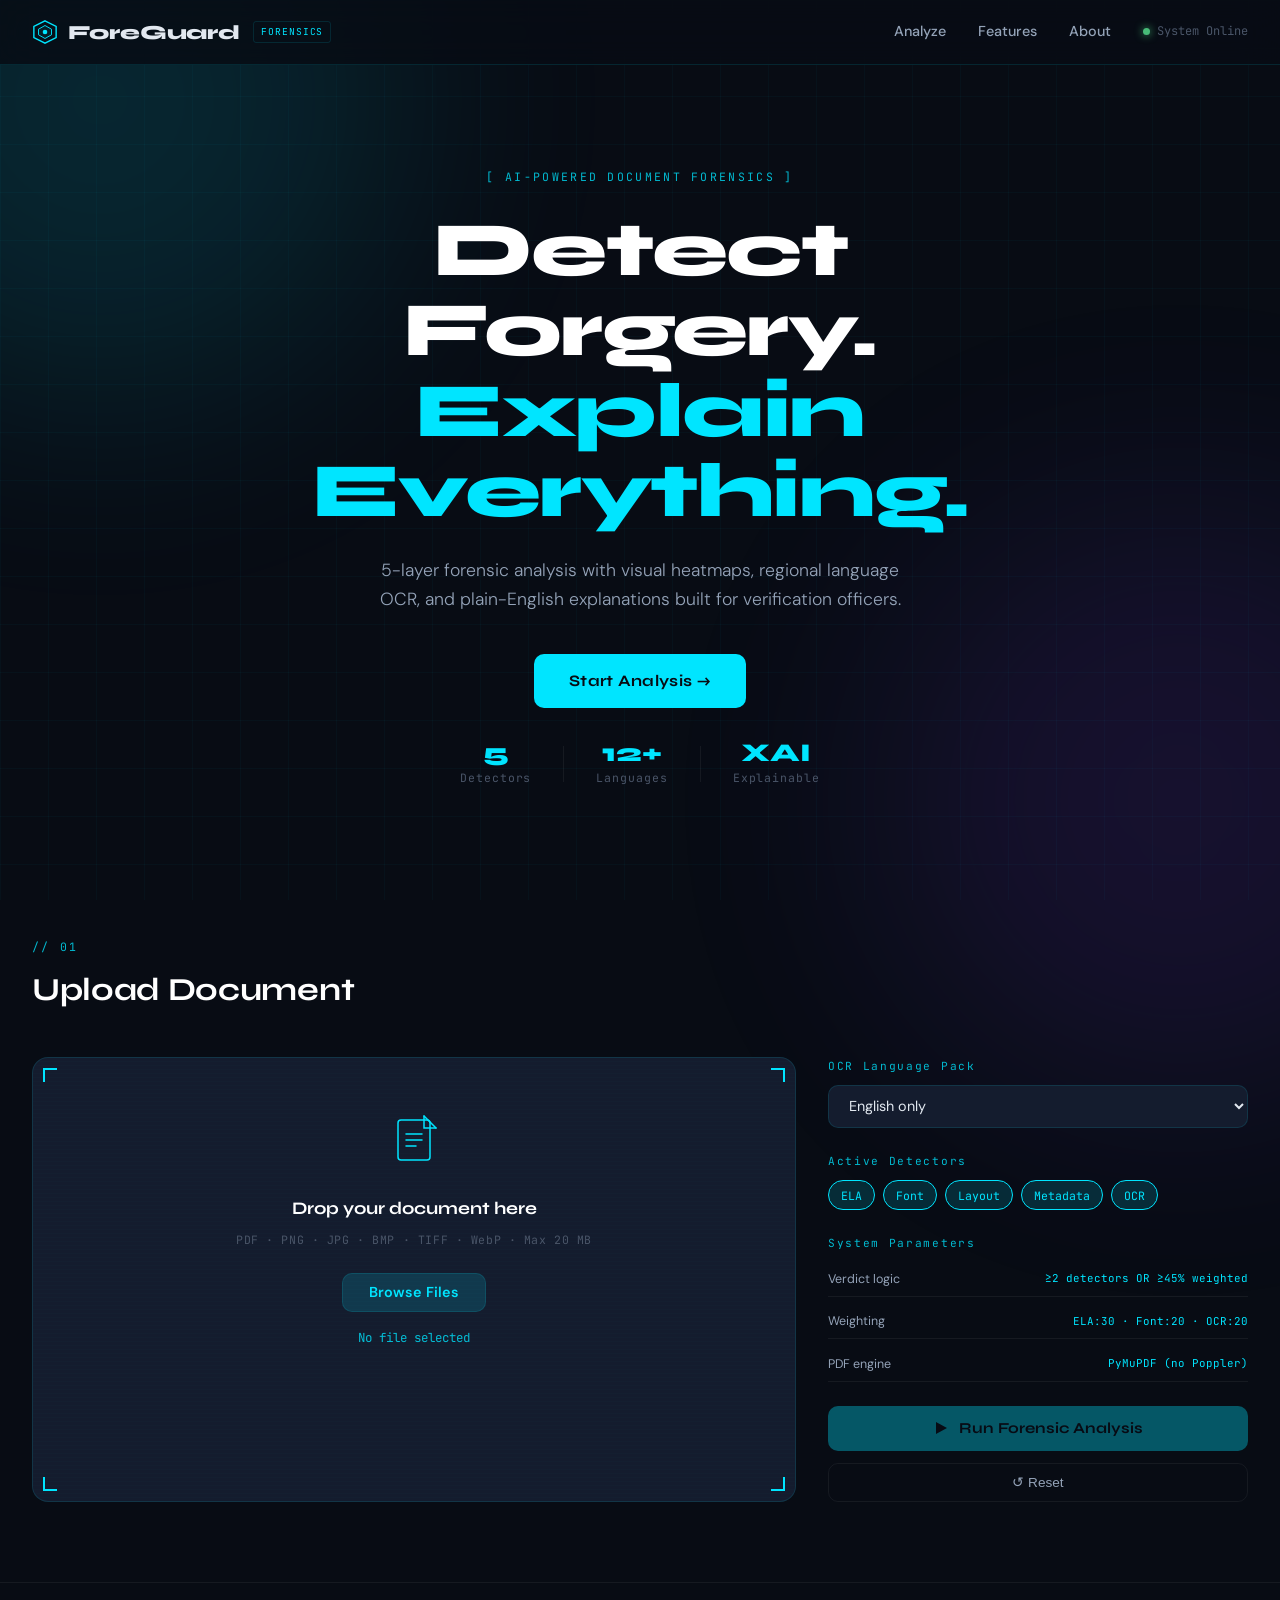
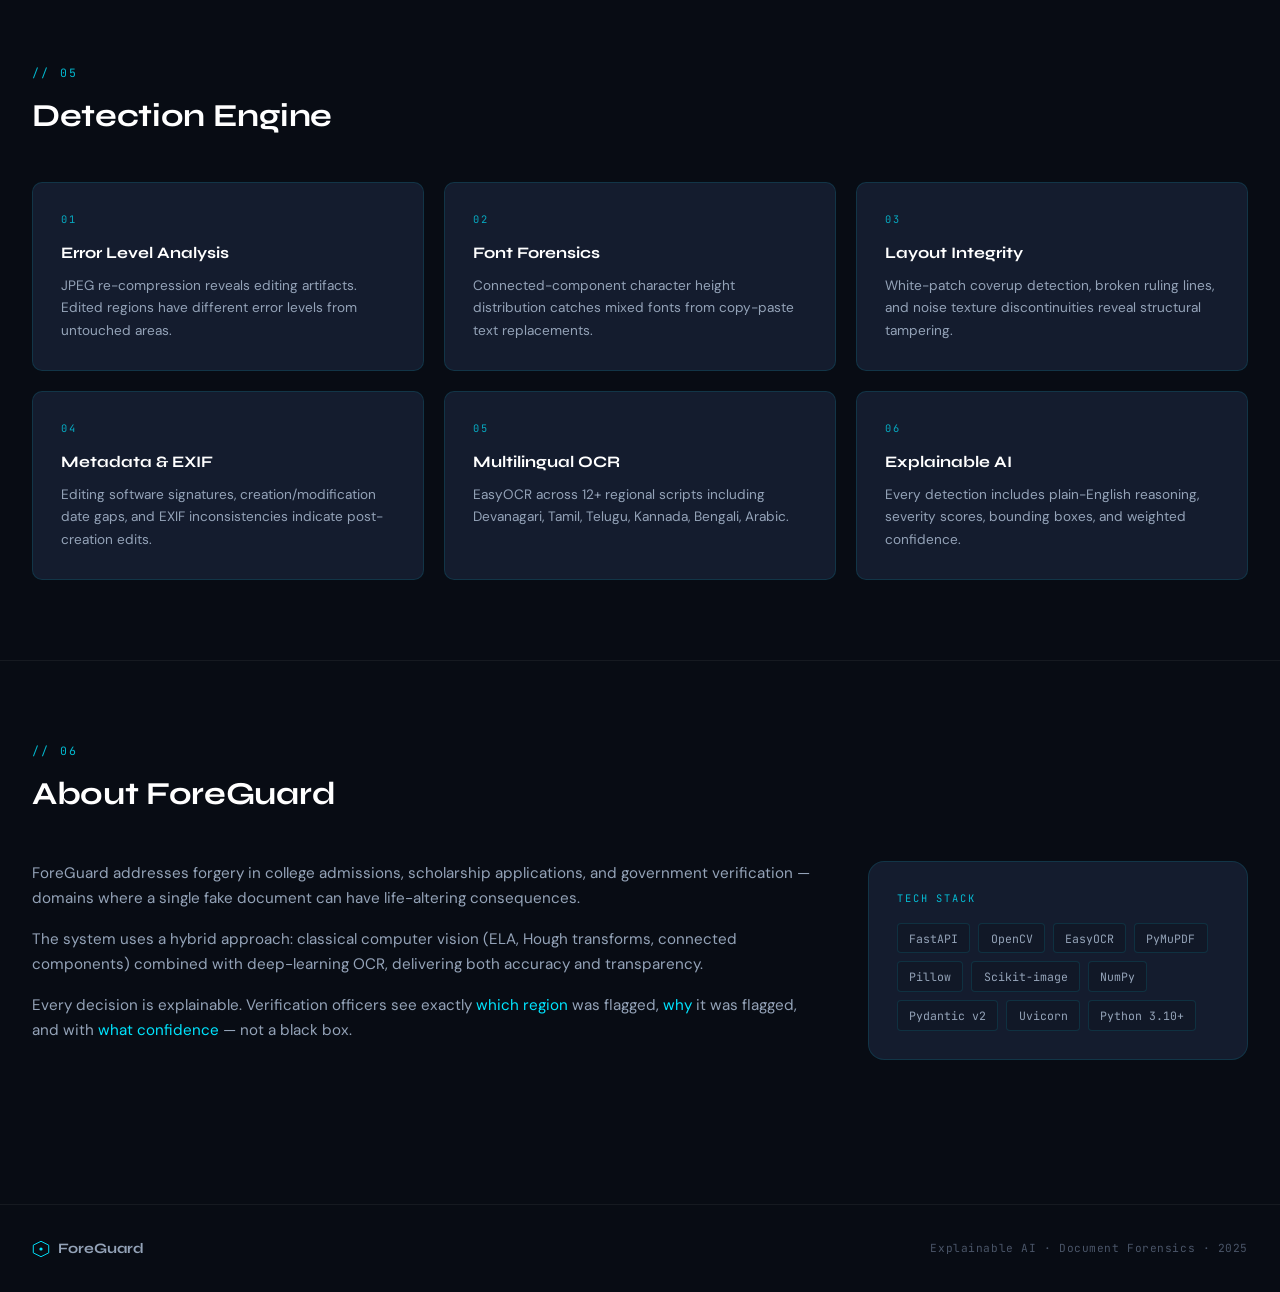
==== frontend/index.html @ 765f62c5 "Add files via upload" ====
<!DOCTYPE html>
<html lang="en">
<head>
  <meta charset="UTF-8">
  <meta name="viewport" content="width=device-width, initial-scale=1.0">
  <title>ForeGuard — AI Document Forensics</title>
  <link rel="preconnect" href="https://fonts.googleapis.com">
  <link href="https://fonts.googleapis.com/css2?family=Syne:wght@400;600;700;800&family=JetBrains+Mono:wght@300;400;500&family=DM+Sans:ital,wght@0,300;0,400;0,500;1,300&display=swap" rel="stylesheet">
  <link rel="stylesheet" href="css/styles.css">
</head>
<body>

<div class="bg-grid"></div>
<div class="bg-glow glow-1"></div>
<div class="bg-glow glow-2"></div>

<!-- Navbar -->
<nav class="navbar">
  <div class="nav-inner">
    <a href="#" class="logo">
      <div class="logo-mark">
        <svg width="26" height="26" viewBox="0 0 28 28" fill="none">
          <polygon points="14,2 26,8 26,20 14,26 2,20 2,8" stroke="#00e5ff" stroke-width="1.5" fill="none"/>
          <polygon points="14,7 21,11 21,17 14,21 7,17 7,11" stroke="#00e5ff" stroke-width="1" fill="rgba(0,229,255,0.07)"/>
          <circle cx="14" cy="14" r="2.5" fill="#00e5ff"/>
        </svg>
      </div>
      <span class="logo-name">ForeGuard</span>
      <span class="logo-tag">FORENSICS</span>
    </a>
    <div class="nav-links">
      <a href="#upload-section" class="nav-link">Analyze</a>
      <a href="#features" class="nav-link">Features</a>
      <a href="#about" class="nav-link">About</a>
      <div class="nav-status"><span class="status-dot"></span><span class="mono">System Online</span></div>
    </div>
  </div>
</nav>

<!-- Hero -->
<section class="hero" id="home">
  <div class="hero-inner">
    <div class="hero-eyebrow mono">[ AI-POWERED DOCUMENT FORENSICS ]</div>
    <h1 class="hero-title">
      Detect Forgery.<br>
      <span class="hero-accent">Explain Everything.</span>
    </h1>
    <p class="hero-sub">
      5-layer forensic analysis with visual heatmaps, regional language OCR,
      and plain-English explanations built for verification officers.
    </p>
    <div class="hero-cta">
      <a href="#upload-section" class="btn-hero">Start Analysis →</a>
      <div class="hero-stats">
        <div class="hstat"><span class="hstat-n">5</span><span class="hstat-l">Detectors</span></div>
        <div class="hstat-sep"></div>
        <div class="hstat"><span class="hstat-n">12+</span><span class="hstat-l">Languages</span></div>
        <div class="hstat-sep"></div>
        <div class="hstat"><span class="hstat-n">XAI</span><span class="hstat-l">Explainable</span></div>
      </div>
    </div>
  </div>
</section>

<!-- Upload -->
<section class="page-section" id="upload-section">
  <div class="section-header">
    <span class="sec-tag mono">// 01</span>
    <h2 class="sec-title">Upload Document</h2>
  </div>
  <div class="upload-grid">
    <div class="drop-zone" id="dropZone">
      <input type="file" id="fileInput" accept=".pdf,.png,.jpg,.jpeg,.bmp,.tiff,.webp" hidden>
      <div class="drop-icon-wrap">
        <svg width="52" height="52" viewBox="0 0 52 52" fill="none">
          <rect x="10" y="6" width="32" height="40" rx="3" stroke="#00e5ff" stroke-width="1.5" fill="none"/>
          <path d="M18 20h16M18 26h16M18 32h10" stroke="#00e5ff" stroke-width="1.5" stroke-linecap="round"/>
          <path d="M36 2v12h12" stroke="#00e5ff" stroke-width="1.5" stroke-linecap="round"/>
          <path d="M36 2l12 12" stroke="#00e5ff" stroke-width="1.5" stroke-linecap="round"/>
        </svg>
      </div>
      <div class="drop-title">Drop your document here</div>
      <div class="drop-formats mono">PDF · PNG · JPG · BMP · TIFF · WebP · Max 20 MB</div>
      <button class="btn-browse" id="uploadBtn">Browse Files</button>
      <div class="drop-filename" id="fileInfo">No file selected</div>
      <span class="corner-acc tl"></span>
      <span class="corner-acc tr"></span>
      <span class="corner-acc bl"></span>
      <span class="corner-acc br"></span>
    </div>

    <div class="config-panel">
      <div class="config-group">
        <label class="config-label mono">OCR Language Pack</label>
        <select id="langSelect" class="fg-select">
          <option value="en">English only</option>
          <option value="en,hi">English + Hindi (हिन्दी)</option>
          <option value="en,ta">English + Tamil (தமிழ்)</option>
          <option value="en,te">English + Telugu (తెలుగు)</option>
          <option value="en,kn">English + Kannada (ಕನ್ನಡ)</option>
          <option value="en,bn">English + Bengali (বাংলা)</option>
          <option value="en,gu">English + Gujarati (ગુજરાતી)</option>
          <option value="en,ar">English + Arabic (عربي)</option>
          <option value="en,hi,ta">English + Hindi + Tamil</option>
        </select>
      </div>

      <div class="config-group">
        <label class="config-label mono">Active Detectors</label>
        <div class="det-pills">
          <span class="dpill">ELA</span>
          <span class="dpill">Font</span>
          <span class="dpill">Layout</span>
          <span class="dpill">Metadata</span>
          <span class="dpill">OCR</span>
        </div>
      </div>

      <div class="config-group">
        <label class="config-label mono">System Parameters</label>
        <div class="param-list">
          <div class="param-row"><span>Verdict logic</span><span class="mono cyan">≥2 detectors OR ≥45% weighted</span></div>
          <div class="param-row"><span>Weighting</span><span class="mono cyan">ELA:30 · Font:20 · OCR:20</span></div>
          <div class="param-row"><span>PDF engine</span><span class="mono cyan">PyMuPDF (no Poppler)</span></div>
        </div>
      </div>

      <div class="config-actions">
        <button class="btn-run" id="analyzeBtn" disabled>
          <svg width="16" height="16" viewBox="0 0 16 16" fill="currentColor"><path d="M3 2l11 6-11 6V2z"/></svg>
          Run Forensic Analysis
        </button>
        <button class="btn-rst" id="resetBtn">↺ Reset</button>
      </div>
    </div>
  </div>
</section>

<!-- Loading Overlay -->
<div id="loadingOverlay" class="loading-overlay" style="display:none">
  <div class="loading-panel">
    <div class="scan-beam"></div>
    <div class="ld-spinner">
      <svg width="80" height="80" viewBox="0 0 80 80" fill="none" class="spin-cw">
        <circle cx="40" cy="40" r="34" stroke="rgba(0,229,255,0.2)" stroke-width="1.5"/>
        <circle cx="40" cy="40" r="34" stroke="#00e5ff" stroke-width="1.5"
          stroke-dasharray="20 194" stroke-linecap="round" transform="rotate(-90 40 40)"/>
      </svg>
      <svg width="52" height="52" viewBox="0 0 52 52" fill="none" class="spin-ccw" style="position:absolute;top:14px;left:14px">
        <circle cx="26" cy="26" r="20" stroke="rgba(0,229,255,0.15)" stroke-width="1"/>
        <circle cx="26" cy="26" r="20" stroke="#00e5ff" stroke-width="1"
          stroke-dasharray="8 118" stroke-linecap="round"/>
      </svg>
      <div class="ld-dot"></div>
    </div>
    <div class="ld-msg mono" id="loadingMsg">Initializing pipeline…</div>
    <div class="ld-steps">
      <div class="ld-step" id="lstep1"><span class="step-icon">◻</span>Error Level Analysis</div>
      <div class="ld-step" id="lstep2"><span class="step-icon">◻</span>Font Consistency</div>
      <div class="ld-step" id="lstep3"><span class="step-icon">◻</span>Layout Anomaly</div>
      <div class="ld-step" id="lstep4"><span class="step-icon">◻</span>Metadata / EXIF</div>
      <div class="ld-step" id="lstep5"><span class="step-icon">◻</span>OCR Text Analysis</div>
    </div>
  </div>
</div>

<!-- Results -->
<section id="resultsSection" style="display:none">

  <!-- Verdict Banner -->
  <div class="verdict-banner" id="verdictBanner">
    <div class="vb-left">
      <div class="vb-eyebrow mono">FORENSIC VERDICT</div>
      <div class="vb-main" id="verdictText">—</div>
      <div class="vb-detail" id="verdictDetail"></div>
    </div>
    <div class="vb-center">
      <div class="conf-ring-wrap">
        <svg class="conf-svg" viewBox="0 0 120 120" width="130" height="130">
          <circle cx="60" cy="60" r="50" fill="none" stroke="rgba(255,255,255,0.07)" stroke-width="7"/>
          <circle cx="60" cy="60" r="50" fill="none" stroke="#00e5ff" stroke-width="7"
            stroke-dasharray="314" stroke-dashoffset="314"
            stroke-linecap="round" id="confCircle" transform="rotate(-90 60 60)"/>
        </svg>
        <div class="conf-inner">
          <span class="conf-n" id="confNum">0</span>
          <span class="conf-pct mono">%</span>
        </div>
      </div>
      <div class="conf-label mono">forgery confidence</div>
    </div>
    <div class="vb-right">
      <div class="risk-display" id="riskBadge">—</div>
      <div class="vb-meta mono" id="processingTime"></div>
    </div>
  </div>

  <!-- Visuals -->
  <div class="page-section">
    <div class="section-header">
      <span class="sec-tag mono">// 02</span>
      <h2 class="sec-title">Visual Analysis</h2>
    </div>
    <div class="vis-grid">
      <div class="vis-panel">
        <div class="vis-label mono">ORIGINAL DOCUMENT</div>
        <div class="vis-frame" id="origFrame">
          <img id="originalPreview" alt="">
          <div class="vis-empty">Upload a document to see preview</div>
        </div>
      </div>
      <div class="vis-panel">
        <div class="vis-label mono">ANNOTATED — BOUNDING BOXES</div>
        <div class="vis-frame" id="annFrame">
          <img id="annotatedPreview" alt="">
          <div class="vis-empty">Awaiting analysis</div>
        </div>
        <div class="vis-legend">
          <span class="vleg"><span class="vleg-dot" style="background:#e53e3e"></span>High risk</span>
          <span class="vleg"><span class="vleg-dot" style="background:#ed8936"></span>Medium</span>
          <span class="vleg"><span class="vleg-dot" style="background:#00e5ff"></span>Low</span>
        </div>
      </div>
      <div class="vis-panel">
        <div class="vis-label mono">SUSPICION HEATMAP</div>
        <div class="vis-frame" id="hmFrame">
          <img id="heatmapPreview" alt="">
          <div class="vis-empty">Awaiting analysis</div>
        </div>
        <div class="vis-legend"><span class="vleg">Warmer = more suspicious regions</span></div>
      </div>
    </div>
  </div>

  <!-- Detectors -->
  <div class="page-section">
    <div class="section-header">
      <span class="sec-tag mono">// 03</span>
      <h2 class="sec-title">Detector Results</h2>
    </div>
    <div class="det-results-grid" id="detectorsGrid"></div>
  </div>

  <!-- Summary + Regions -->
  <div class="page-section">
    <div class="section-header">
      <span class="sec-tag mono">// 04</span>
      <h2 class="sec-title">Report & Findings</h2>
    </div>
    <div class="bottom-grid">
      <div class="summary-box">
        <div class="box-title mono">ANALYSIS SUMMARY</div>
        <div id="summaryStats" class="summary-body"></div>
        <div class="summary-actions">
          <button class="btn-report" id="viewReportBtn">📄 View Full Report</button>
          <button class="btn-report btn-report-ghost" id="downloadReportBtn">💾 Download HTML</button>
        </div>
      </div>
      <div class="regions-box">
        <div class="box-title mono">SUSPICIOUS REGIONS <span class="region-count" id="regionCount"></span></div>
        <div id="suspiciousRegionsList" class="regions-scroll"></div>
      </div>
    </div>
  </div>
</section>

<!-- Features -->
<section class="page-section features-section" id="features">
  <div class="section-header">
    <span class="sec-tag mono">// 05</span>
    <h2 class="sec-title">Detection Engine</h2>
  </div>
  <div class="feats-grid">
    <div class="feat-card">
      <div class="feat-idx mono">01</div>
      <h3>Error Level Analysis</h3>
      <p>JPEG re-compression reveals editing artifacts. Edited regions have different error levels from untouched areas.</p>
    </div>
    <div class="feat-card">
      <div class="feat-idx mono">02</div>
      <h3>Font Forensics</h3>
      <p>Connected-component character height distribution catches mixed fonts from copy-paste text replacements.</p>
    </div>
    <div class="feat-card">
      <div class="feat-idx mono">03</div>
      <h3>Layout Integrity</h3>
      <p>White-patch coverup detection, broken ruling lines, and noise texture discontinuities reveal structural tampering.</p>
    </div>
    <div class="feat-card">
      <div class="feat-idx mono">04</div>
      <h3>Metadata & EXIF</h3>
      <p>Editing software signatures, creation/modification date gaps, and EXIF inconsistencies indicate post-creation edits.</p>
    </div>
    <div class="feat-card">
      <div class="feat-idx mono">05</div>
      <h3>Multilingual OCR</h3>
      <p>EasyOCR across 12+ regional scripts including Devanagari, Tamil, Telugu, Kannada, Bengali, Arabic.</p>
    </div>
    <div class="feat-card">
      <div class="feat-idx mono">06</div>
      <h3>Explainable AI</h3>
      <p>Every detection includes plain-English reasoning, severity scores, bounding boxes, and weighted confidence.</p>
    </div>
  </div>
</section>

<!-- About -->
<section class="page-section about-section" id="about">
  <div class="section-header">
    <span class="sec-tag mono">// 06</span>
    <h2 class="sec-title">About ForeGuard</h2>
  </div>
  <div class="about-grid">
    <div class="about-body">
      <p>ForeGuard addresses forgery in college admissions, scholarship applications, and government verification — domains where a single fake document can have life-altering consequences.</p>
      <p>The system uses a hybrid approach: classical computer vision (ELA, Hough transforms, connected components) combined with deep-learning OCR, delivering both accuracy and transparency.</p>
      <p>Every decision is explainable. Verification officers see exactly <em>which region</em> was flagged, <em>why</em> it was flagged, and with <em>what confidence</em> — not a black box.</p>
    </div>
    <div class="stack-box">
      <div class="box-title mono">TECH STACK</div>
      <div class="stack-wrap">
        <span class="stack-tag">FastAPI</span>
        <span class="stack-tag">OpenCV</span>
        <span class="stack-tag">EasyOCR</span>
        <span class="stack-tag">PyMuPDF</span>
        <span class="stack-tag">Pillow</span>
        <span class="stack-tag">Scikit-image</span>
        <span class="stack-tag">NumPy</span>
        <span class="stack-tag">Pydantic v2</span>
        <span class="stack-tag">Uvicorn</span>
        <span class="stack-tag">Python 3.10+</span>
      </div>
    </div>
  </div>
</section>

<!-- Footer -->
<footer class="site-footer">
  <div class="footer-inner">
    <div class="footer-logo">
      <svg width="18" height="18" viewBox="0 0 28 28" fill="none">
        <polygon points="14,2 26,8 26,20 14,26 2,20 2,8" stroke="#00e5ff" stroke-width="1.5" fill="none"/>
        <circle cx="14" cy="14" r="2.5" fill="#00e5ff"/>
      </svg>
      <span>ForeGuard</span>
    </div>
    <div class="mono footer-copy">Explainable AI · Document Forensics · 2025</div>
  </div>
</footer>

<!-- Modal -->
<div id="reportModal" class="modal" style="display:none">
  <div class="modal-box">
    <div class="modal-hdr">
      <span class="mono" style="color:#00e5ff;font-size:.8rem">FORENSIC REPORT</span>
      <button class="modal-close" id="modalClose">✕</button>
    </div>
    <div class="modal-body" id="modalBody"></div>
  </div>
</div>

<div id="toastContainer"></div>

<script src="js/app.js"></script>
</body>
</html>
---- frontend/css/styles.css ----
/* ═══════════════════════════════════════════════════════════
   ForeGuard — Professional Dark Forensic UI
   Fonts: Syne (display) · DM Sans (body) · JetBrains Mono
═══════════════════════════════════════════════════════════ */

*, *::before, *::after { margin: 0; padding: 0; box-sizing: border-box; }

:root {
  --bg:         #080c14;
  --bg-2:       #0d1220;
  --bg-3:       #111827;
  --surface:    #141c2e;
  --surface-2:  #1a2540;
  --border:     rgba(0,229,255,0.12);
  --border-2:   rgba(255,255,255,0.06);
  --cyan:       #00e5ff;
  --cyan-dim:   rgba(0,229,255,0.15);
  --cyan-glow:  rgba(0,229,255,0.06);
  --red:        #f56565;
  --orange:     #ed8936;
  --green:      #48bb78;
  --yellow:     #ecc94b;
  --text:       #e2e8f0;
  --text-2:     #94a3b8;
  --text-3:     #4a5568;
  --shadow:     0 4px 24px rgba(0,0,0,.4);
  --shadow-lg:  0 8px 40px rgba(0,0,0,.5);
  --radius:     10px;
  --radius-lg:  16px;
}

html { scroll-behavior: smooth; }

body {
  font-family: 'DM Sans', sans-serif;
  background: var(--bg);
  color: var(--text);
  line-height: 1.65;
  min-height: 100vh;
  overflow-x: hidden;
}

.mono { font-family: 'JetBrains Mono', monospace; }
.cyan { color: var(--cyan); }

/* ── Background decorations ── */
.bg-grid {
  position: fixed; inset: 0; z-index: 0; pointer-events: none;
  background-image:
    linear-gradient(rgba(0,229,255,0.03) 1px, transparent 1px),
    linear-gradient(90deg, rgba(0,229,255,0.03) 1px, transparent 1px);
  background-size: 48px 48px;
}
.bg-glow {
  position: fixed; width: 600px; height: 600px;
  border-radius: 50%; pointer-events: none; z-index: 0;
  filter: blur(120px); opacity: .12;
}
.glow-1 { background: #00e5ff; top: -200px; left: -200px; }
.glow-2 { background: #7c3aed; bottom: -200px; right: -200px; }

/* All sections sit above bg */
nav, section, .hero, footer, .loading-overlay, .modal,
.verdict-banner, #resultsSection, #toastContainer {
  position: relative; z-index: 1;
}

/* ── Navbar ── */
.navbar {
  position: sticky; top: 0; z-index: 100;
  background: rgba(8,12,20,.85);
  backdrop-filter: blur(20px);
  border-bottom: 1px solid var(--border);
}
.nav-inner {
  max-width: 1280px; margin: 0 auto;
  padding: 0 2rem; height: 64px;
  display: flex; align-items: center; justify-content: space-between;
}
.logo { display: flex; align-items: center; gap: .6rem; text-decoration: none; }
.logo-mark { display: flex; align-items: center; }
.logo-name { font-family: 'Syne', sans-serif; font-size: 1.25rem; font-weight: 800;
  color: var(--text); letter-spacing: -.01em; }
.logo-tag { font-family: 'JetBrains Mono', monospace; font-size: .6rem;
  color: var(--cyan); border: 1px solid var(--border); padding: .1rem .4rem;
  border-radius: 3px; letter-spacing: .1em; margin-left: .25rem; }
.nav-links { display: flex; align-items: center; gap: 2rem; }
.nav-link { text-decoration: none; color: var(--text-2); font-size: .9rem;
  font-weight: 500; transition: color .2s; }
.nav-link:hover { color: var(--cyan); }
.nav-status { display: flex; align-items: center; gap: .45rem;
  font-size: .75rem; color: var(--text-3); }
.status-dot { width: 7px; height: 7px; border-radius: 50%; background: var(--green);
  box-shadow: 0 0 8px var(--green); animation: pulse-dot 2s ease-in-out infinite; }
@keyframes pulse-dot { 0%,100%{opacity:1} 50%{opacity:.4} }

/* ── Hero ── */
.hero {
  min-height: 88vh; display: flex; flex-direction: column;
  justify-content: center; padding: 6rem 2rem 4rem;
  text-align: center;
}
.hero-inner { max-width: 760px; margin: 0 auto; }
.hero-eyebrow { font-family: 'JetBrains Mono', monospace; font-size: .72rem;
  color: var(--cyan); letter-spacing: .2em; margin-bottom: 1.5rem;
  opacity: .8; }
.hero-title { font-family: 'Syne', sans-serif; font-size: clamp(2.8rem,6vw,5rem);
  font-weight: 800; line-height: 1.05; color: #fff; margin-bottom: 1.5rem;
  letter-spacing: -.02em; }
.hero-accent { color: var(--cyan); }
.hero-sub { font-size: 1.1rem; color: var(--text-2); max-width: 560px;
  margin: 0 auto 2.5rem; font-weight: 300; }
.hero-cta { display: flex; flex-direction: column; align-items: center; gap: 2rem; }
.btn-hero { display: inline-block; padding: .85rem 2.2rem;
  background: var(--cyan); color: var(--bg); font-family: 'Syne', sans-serif;
  font-size: 1rem; font-weight: 700; border-radius: var(--radius);
  text-decoration: none; transition: all .2s; letter-spacing: .02em; }
.btn-hero:hover { background: #fff; transform: translateY(-2px);
  box-shadow: 0 0 32px rgba(0,229,255,.4); }
.hero-stats { display: flex; align-items: center; gap: 2rem; }
.hstat { display: flex; flex-direction: column; align-items: center; }
.hstat-n { font-family: 'Syne', sans-serif; font-size: 1.6rem; font-weight: 800;
  color: var(--cyan); line-height: 1; }
.hstat-l { font-size: .72rem; color: var(--text-3); font-family: 'JetBrains Mono', monospace;
  letter-spacing: .08em; margin-top: .2rem; }
.hstat-sep { width: 1px; height: 36px; background: var(--border-2); }

/* ── Page sections ── */
.page-section {
  max-width: 1280px; margin: 0 auto;
  padding: 5rem 2rem;
}
.section-header { margin-bottom: 2.5rem; }
.sec-tag { font-size: .72rem; color: var(--cyan); letter-spacing: .2em;
  display: block; margin-bottom: .5rem; opacity: .8; }
.sec-title { font-family: 'Syne', sans-serif; font-size: 2rem; font-weight: 700;
  color: #fff; letter-spacing: -.01em; }

/* ── Upload grid ── */
.upload-grid { display: grid; grid-template-columns: 1fr 420px; gap: 2rem; }

/* Drop zone */
.drop-zone {
  position: relative; border: 1px solid var(--border);
  border-radius: var(--radius-lg); padding: 3.5rem 2rem;
  text-align: center; background: var(--surface);
  transition: all .25s; cursor: pointer;
  overflow: hidden;
}
.drop-zone:hover, .drop-zone.drag-over {
  border-color: var(--cyan); background: var(--surface-2);
  box-shadow: 0 0 40px var(--cyan-glow);
}
/* scanline shimmer */
.drop-zone::after {
  content: ''; position: absolute; inset: 0;
  background: repeating-linear-gradient(
    0deg, transparent, transparent 3px,
    rgba(0,229,255,0.012) 3px, rgba(0,229,255,0.012) 4px);
  pointer-events: none;
}
.drop-icon-wrap { margin-bottom: 1.25rem; }
.drop-title { font-family: 'Syne', sans-serif; font-size: 1.1rem;
  font-weight: 700; color: #fff; margin-bottom: .4rem; }
.drop-formats { font-size: .72rem; color: var(--text-3);
  letter-spacing: .05em; margin-bottom: 1.5rem; }
.btn-browse {
  display: inline-block; padding: .6rem 1.6rem;
  background: var(--cyan-dim); color: var(--cyan);
  border: 1px solid var(--border); border-radius: var(--radius);
  font-size: .9rem; font-weight: 600; cursor: pointer;
  transition: all .2s; font-family: 'DM Sans', sans-serif;
}
.btn-browse:hover { background: var(--cyan); color: var(--bg); }
.drop-filename { margin-top: 1rem; font-size: .78rem;
  font-family: 'JetBrains Mono', monospace; color: var(--cyan); opacity: .8;
  min-height: 1.2em; }

/* Corner accents */
.corner-acc { position: absolute; width: 14px; height: 14px; }
.corner-acc.tl { top: 10px; left: 10px;
  border-top: 2px solid var(--cyan); border-left: 2px solid var(--cyan); }
.corner-acc.tr { top: 10px; right: 10px;
  border-top: 2px solid var(--cyan); border-right: 2px solid var(--cyan); }
.corner-acc.bl { bottom: 10px; left: 10px;
  border-bottom: 2px solid var(--cyan); border-left: 2px solid var(--cyan); }
.corner-acc.br { bottom: 10px; right: 10px;
  border-bottom: 2px solid var(--cyan); border-right: 2px solid var(--cyan); }

/* Config panel */
.config-panel { display: flex; flex-direction: column; gap: 1.5rem; }
.config-group { display: flex; flex-direction: column; gap: .6rem; }
.config-label { font-size: .7rem; color: var(--cyan); letter-spacing: .15em;
  opacity: .8; }
.fg-select {
  width: 100%; padding: .65rem 1rem;
  background: var(--surface); color: var(--text);
  border: 1px solid var(--border); border-radius: var(--radius);
  font-family: 'DM Sans', sans-serif; font-size: .9rem; cursor: pointer;
  transition: border-color .2s;
}
.fg-select:focus { outline: none; border-color: var(--cyan); }
.fg-select option { background: var(--bg-2); }

.det-pills { display: flex; flex-wrap: wrap; gap: .5rem; }
.dpill { padding: .3rem .75rem; border: 1px solid var(--cyan);
  border-radius: 20px; font-size: .72rem; font-family: 'JetBrains Mono', monospace;
  color: var(--cyan); background: var(--cyan-dim); }

.param-list { display: flex; flex-direction: column; gap: .5rem; }
.param-row { display: flex; justify-content: space-between; align-items: center;
  font-size: .78rem; padding: .4rem 0;
  border-bottom: 1px solid var(--border-2); }
.param-row span:first-child { color: var(--text-2); }
.param-row .cyan { font-size: .68rem; }

.config-actions { display: flex; flex-direction: column; gap: .75rem; margin-top: auto; }
.btn-run {
  display: flex; align-items: center; justify-content: center; gap: .6rem;
  padding: .85rem 1.5rem; background: var(--cyan); color: var(--bg);
  border: none; border-radius: var(--radius); font-family: 'Syne', sans-serif;
  font-size: .95rem; font-weight: 700; cursor: pointer; transition: all .2s;
}
.btn-run:hover:not(:disabled) { background: #fff; box-shadow: 0 0 24px rgba(0,229,255,.3); }
.btn-run:disabled { opacity: .35; cursor: not-allowed; }
.btn-rst {
  padding: .65rem; background: transparent; color: var(--text-2);
  border: 1px solid var(--border-2); border-radius: var(--radius);
  font-size: .85rem; cursor: pointer; transition: all .2s;
}
.btn-rst:hover { border-color: var(--border); color: var(--text); }

/* ── Loading ── */
.loading-overlay {
  position: fixed; inset: 0; z-index: 9999;
  background: rgba(8,12,20,.92); backdrop-filter: blur(12px);
  display: flex; align-items: center; justify-content: center;
}
.loading-panel {
  position: relative; background: var(--surface);
  border: 1px solid var(--border); border-radius: var(--radius-lg);
  padding: 3rem 3.5rem; text-align: center; overflow: hidden;
  min-width: 340px;
}
.scan-beam {
  position: absolute; top: 0; left: -100%; width: 60%; height: 100%;
  background: linear-gradient(90deg, transparent, rgba(0,229,255,.04), transparent);
  animation: scan 2s linear infinite;
}
@keyframes scan { to { left: 140%; } }
.ld-spinner { position: relative; width: 80px; height: 80px; margin: 0 auto 1.5rem; }
.spin-cw  { animation: spin-cw  2s linear infinite; }
.spin-ccw { animation: spin-ccw 1.5s linear infinite; }
@keyframes spin-cw  { to { transform: rotate(360deg);  } }
@keyframes spin-ccw { to { transform: rotate(-360deg); } }
.ld-dot {
  position: absolute; top: 50%; left: 50%;
  transform: translate(-50%,-50%);
  width: 10px; height: 10px; border-radius: 50%;
  background: var(--cyan); box-shadow: 0 0 12px var(--cyan);
}
.ld-msg { font-size: .85rem; color: var(--cyan); margin-bottom: 1.5rem;
  letter-spacing: .05em; }
.ld-steps { display: flex; flex-direction: column; gap: .6rem; text-align: left; }
.ld-step { font-family: 'JetBrains Mono', monospace; font-size: .75rem;
  color: var(--text-3); display: flex; align-items: center; gap: .6rem;
  transition: color .3s; }
.ld-step.active { color: var(--cyan); }
.ld-step.done   { color: var(--green); }
.step-icon { font-size: .8rem; }

/* ── Verdict Banner ── */
.verdict-banner {
  background: var(--surface); border-top: 3px solid var(--cyan);
  border-bottom: 1px solid var(--border);
  padding: 2.5rem max(2rem, calc(50vw - 640px));
  display: flex; align-items: center; gap: 3rem; flex-wrap: wrap;
  animation: fadeUp .5s ease;
}
.verdict-banner.forged { border-top-color: var(--red); }
.verdict-banner.forged .conf-svg circle:last-child { stroke: var(--red); }
.vb-eyebrow { font-family: 'JetBrains Mono', monospace; font-size: .65rem;
  color: var(--cyan); letter-spacing: .2em; margin-bottom: .5rem; opacity: .8; }
.verdict-banner.forged .vb-eyebrow { color: var(--red); }
.vb-main { font-family: 'Syne', sans-serif; font-size: 1.6rem; font-weight: 800;
  color: #fff; line-height: 1.1; margin-bottom: .4rem; }
.vb-detail { font-size: .9rem; color: var(--text-2); max-width: 420px; }
.conf-ring-wrap { position: relative; width: 130px; height: 130px; }
.conf-svg { display: block; }
.conf-inner { position: absolute; top: 50%; left: 50%; transform: translate(-50%,-50%);
  text-align: center; }
.conf-n { font-family: 'Syne', sans-serif; font-size: 2rem; font-weight: 800; color: var(--cyan); }
.conf-pct { font-size: .7rem; color: var(--text-3); }
.conf-label { font-size: .65rem; font-family: 'JetBrains Mono', monospace;
  color: var(--text-3); letter-spacing: .08em; margin-top: .25rem; text-align: center; }
.risk-display { font-family: 'Syne', sans-serif; font-size: 1.2rem; font-weight: 800;
  padding: .35rem 1rem; border-radius: var(--radius); border: 1px solid;
  letter-spacing: .05em; text-align: center; }
.risk-CLEAR  { color: var(--green);  border-color: var(--green);  background: rgba(72,187,120,.1); }
.risk-LOW    { color: var(--yellow); border-color: var(--yellow); background: rgba(236,201,75,.1); }
.risk-MEDIUM { color: var(--orange); border-color: var(--orange); background: rgba(237,137,54,.1); }
.risk-HIGH   { color: var(--red);    border-color: var(--red);    background: rgba(245,101,101,.1); }
.vb-meta { font-size: .72rem; font-family: 'JetBrains Mono', monospace;
  color: var(--text-3); margin-top: .5rem; }

/* ── Visual panels ── */
.vis-grid { display: grid; grid-template-columns: repeat(3,1fr); gap: 1.5rem; }
.vis-panel { display: flex; flex-direction: column; gap: .75rem; }
.vis-label { font-size: .65rem; color: var(--cyan); letter-spacing: .15em; opacity: .7; }
.vis-frame {
  background: var(--surface); border: 1px solid var(--border);
  border-radius: var(--radius); overflow: hidden; min-height: 220px;
  display: flex; align-items: center; justify-content: center;
  position: relative;
}
.vis-frame img { width: 100%; height: 100%; object-fit: contain; display: block; }
.vis-frame img[src=""] { display: none; }
.vis-empty { font-size: .75rem; color: var(--text-3);
  font-family: 'JetBrains Mono', monospace; padding: 2rem; text-align: center; }
.vis-legend { display: flex; gap: 1rem; flex-wrap: wrap; }
.vleg { display: flex; align-items: center; gap: .4rem;
  font-size: .72rem; color: var(--text-2); }
.vleg-dot { width: 9px; height: 9px; border-radius: 2px; }

/* ── Detector grid ── */
.det-results-grid { display: grid; grid-template-columns: repeat(auto-fill,minmax(340px,1fr)); gap: 1.25rem; }
.det-card {
  background: var(--surface); border: 1px solid var(--border);
  border-radius: var(--radius); padding: 1.25rem 1.5rem;
  transition: transform .2s, box-shadow .2s;
  position: relative; overflow: hidden;
}
.det-card:hover { transform: translateY(-2px); box-shadow: var(--shadow); }
.det-card::before {
  content: ''; position: absolute; left: 0; top: 0; bottom: 0;
  width: 3px; border-radius: 3px 0 0 3px;
}
.det-card.det-ok::before   { background: var(--green); }
.det-card.det-bad::before  { background: var(--red); }
.det-card-top { display: flex; justify-content: space-between; align-items: flex-start; margin-bottom: .75rem; }
.det-card-name { font-family: 'Syne', sans-serif; font-size: .95rem; font-weight: 700;
  color: #fff; flex: 1; }
.det-chip { font-size: .68rem; font-family: 'JetBrains Mono', monospace;
  padding: .25rem .6rem; border-radius: 4px; font-weight: 600; white-space: nowrap; }
.chip-ok  { background: rgba(72,187,120,.15);  color: var(--green); border: 1px solid rgba(72,187,120,.3); }
.chip-bad { background: rgba(245,101,101,.15); color: var(--red);   border: 1px solid rgba(245,101,101,.3); }
.det-bar-wrap { margin-bottom: .75rem; }
.det-bar { height: 4px; border-radius: 2px; background: var(--bg-3); overflow: hidden; }
.det-bar-fill { height: 100%; border-radius: 2px; transition: width .6s ease; }
.det-bar-pct { font-size: .68rem; font-family: 'JetBrains Mono', monospace;
  color: var(--text-3); margin-top: .3rem; }
.det-plain { font-size: .82rem; color: var(--text-2); line-height: 1.55; margin-bottom: .75rem; }
.det-detail-toggle { font-size: .72rem; color: var(--text-3); cursor: pointer;
  font-family: 'JetBrains Mono', monospace; background: none; border: none;
  padding: 0; display: block; }
.det-detail-toggle:hover { color: var(--cyan); }
.det-detail-body { font-size: .72rem; font-family: 'JetBrains Mono', monospace;
  color: var(--text-3); background: var(--bg-3); border-radius: 6px;
  padding: .75rem; margin-top: .5rem; white-space: pre-wrap; max-height: 140px;
  overflow-y: auto; display: none; }
.det-detail-body.open { display: block; }

/* ── Bottom grid ── */
.bottom-grid { display: grid; grid-template-columns: 1fr 1fr; gap: 1.5rem; }
.summary-box, .regions-box {
  background: var(--surface); border: 1px solid var(--border);
  border-radius: var(--radius-lg); padding: 1.75rem;
}
.box-title { font-size: .65rem; font-family: 'JetBrains Mono', monospace;
  color: var(--cyan); letter-spacing: .18em; margin-bottom: 1rem; opacity: .8; }
.summary-body { font-size: .88rem; color: var(--text-2); line-height: 1.8; }
.summary-body strong { color: var(--text); }
.summary-body em { color: var(--cyan); font-style: normal;
  font-family: 'JetBrains Mono', monospace; font-size: .8rem; }
.summary-actions { display: flex; gap: .75rem; margin-top: 1.25rem; flex-wrap: wrap; }
.btn-report {
  padding: .6rem 1.2rem; background: var(--cyan); color: var(--bg);
  border: none; border-radius: var(--radius); font-size: .85rem; font-weight: 600;
  cursor: pointer; transition: all .2s; font-family: 'DM Sans', sans-serif;
}
.btn-report:hover { background: #fff; }
.btn-report-ghost { background: transparent; color: var(--cyan);
  border: 1px solid var(--border); }
.btn-report-ghost:hover { background: var(--cyan-dim); color: var(--cyan); }
.region-count { color: var(--text-3); font-size: .65rem; }
.regions-scroll { max-height: 360px; overflow-y: auto; display: flex;
  flex-direction: column; gap: .5rem; padding-right: .25rem; }
.regions-scroll::-webkit-scrollbar { width: 4px; }
.regions-scroll::-webkit-scrollbar-track { background: transparent; }
.regions-scroll::-webkit-scrollbar-thumb { background: var(--border); border-radius: 2px; }
.region-item {
  border-radius: var(--radius); padding: .75rem 1rem;
  border-left: 3px solid; font-size: .8rem;
}
.reg-high   { background: rgba(245,101,101,.08); border-color: var(--red); }
.reg-medium { background: rgba(237,137,54,.08);  border-color: var(--orange); }
.reg-low    { background: rgba(0,229,255,.05);   border-color: var(--cyan); }
.reg-type { font-family: 'JetBrains Mono', monospace; font-size: .72rem;
  font-weight: 600; margin-bottom: .25rem; }
.reg-meta { display: flex; gap: 1rem; flex-wrap: wrap; color: var(--text-3);
  font-size: .7rem; font-family: 'JetBrains Mono', monospace; }
.reg-detail { color: var(--text-2); margin-top: .25rem; font-size: .75rem; }
.regions-empty { color: var(--green); font-family: 'JetBrains Mono', monospace;
  font-size: .8rem; padding: 1rem 0; }

/* ── Features ── */
.features-section { border-top: 1px solid var(--border-2); }
.feats-grid { display: grid; grid-template-columns: repeat(3,1fr); gap: 1.25rem; }
.feat-card {
  background: var(--surface); border: 1px solid var(--border);
  border-radius: var(--radius); padding: 1.75rem;
  transition: border-color .2s, transform .2s;
}
.feat-card:hover { border-color: var(--cyan); transform: translateY(-3px); }
.feat-idx { font-size: .65rem; color: var(--cyan); letter-spacing: .2em;
  margin-bottom: .75rem; opacity: .7; }
.feat-card h3 { font-family: 'Syne', sans-serif; font-size: 1rem; font-weight: 700;
  color: #fff; margin-bottom: .5rem; }
.feat-card p { font-size: .85rem; color: var(--text-2); line-height: 1.65; }

/* ── About ── */
.about-section { border-top: 1px solid var(--border-2); }
.about-grid { display: grid; grid-template-columns: 1fr 380px; gap: 3rem; }
.about-body { display: flex; flex-direction: column; gap: 1rem; }
.about-body p { color: var(--text-2); font-size: .95rem; }
.about-body em { color: var(--cyan); font-style: normal; }
.stack-box { background: var(--surface); border: 1px solid var(--border);
  border-radius: var(--radius-lg); padding: 1.75rem; }
.stack-wrap { display: flex; flex-wrap: wrap; gap: .5rem; margin-top: .5rem; }
.stack-tag { padding: .3rem .7rem; background: var(--bg-3);
  border: 1px solid var(--border); border-radius: 4px;
  font-size: .72rem; font-family: 'JetBrains Mono', monospace; color: var(--text-2); }

/* ── Footer ── */
.site-footer { border-top: 1px solid var(--border-2); padding: 2rem; margin-top: 4rem; }
.footer-inner { max-width: 1280px; margin: 0 auto;
  display: flex; justify-content: space-between; align-items: center; }
.footer-logo { display: flex; align-items: center; gap: .5rem;
  font-family: 'Syne', sans-serif; font-weight: 700; color: var(--text-2); font-size: .9rem; }
.footer-copy { font-size: .7rem; color: var(--text-3); letter-spacing: .05em; }

/* ── Modal ── */
.modal { position: fixed; inset: 0; background: rgba(0,0,0,.7);
  backdrop-filter: blur(8px); z-index: 10000;
  display: flex; align-items: flex-start; justify-content: center;
  padding: 4rem 2rem; overflow-y: auto; }
.modal-box { background: var(--surface); border: 1px solid var(--border);
  border-radius: var(--radius-lg); width: 100%; max-width: 820px;
  animation: fadeUp .25s ease; }
.modal-hdr { padding: 1.25rem 1.75rem; border-bottom: 1px solid var(--border-2);
  display: flex; justify-content: space-between; align-items: center;
  position: sticky; top: 0; background: var(--surface); border-radius: var(--radius-lg) var(--radius-lg) 0 0; }
.modal-close { background: none; border: none; color: var(--text-2);
  font-size: 1.2rem; cursor: pointer; transition: color .2s; padding: .25rem; }
.modal-close:hover { color: var(--red); }
.modal-body { padding: 1.75rem; max-height: 75vh; overflow-y: auto; font-size: .88rem; color: var(--text-2); }

/* ── Toasts ── */
#toastContainer { position: fixed; bottom: 1.5rem; right: 1.5rem; z-index: 99999;
  display: flex; flex-direction: column; gap: .5rem; }
.toast { padding: .85rem 1.25rem; border-radius: var(--radius);
  font-size: .85rem; color: #fff; animation: fadeUp .3s ease;
  max-width: 360px; display: flex; align-items: center; gap: .5rem; }
.toast-error { background: #7f1d1d; border: 1px solid var(--red); }
.toast-info  { background: #0c4a6e; border: 1px solid #0ea5e9; }

/* ── Animations ── */
@keyframes fadeUp {
  from { opacity: 0; transform: translateY(16px); }
  to   { opacity: 1; transform: translateY(0); }
}
#resultsSection > * { animation: fadeUp .4s ease both; }

/* ── Scrollbar global ── */
::-webkit-scrollbar { width: 5px; height: 5px; }
::-webkit-scrollbar-track { background: transparent; }
::-webkit-scrollbar-thumb { background: var(--surface-2); border-radius: 3px; }

/* ── Responsive ── */
@media (max-width: 1024px) {
  .upload-grid { grid-template-columns: 1fr; }
  .vis-grid    { grid-template-columns: 1fr 1fr; }
  .feats-grid  { grid-template-columns: 1fr 1fr; }
  .about-grid  { grid-template-columns: 1fr; }
  .bottom-grid { grid-template-columns: 1fr; }
}
@media (max-width: 640px) {
  .vis-grid  { grid-template-columns: 1fr; }
  .feats-grid { grid-template-columns: 1fr; }
  .nav-links { gap: 1rem; }
  .logo-tag  { display: none; }
  .hero-title { font-size: 2.2rem; }
  .hero-stats { flex-direction: column; gap: .75rem; }
  .verdict-banner { flex-direction: column; }
}
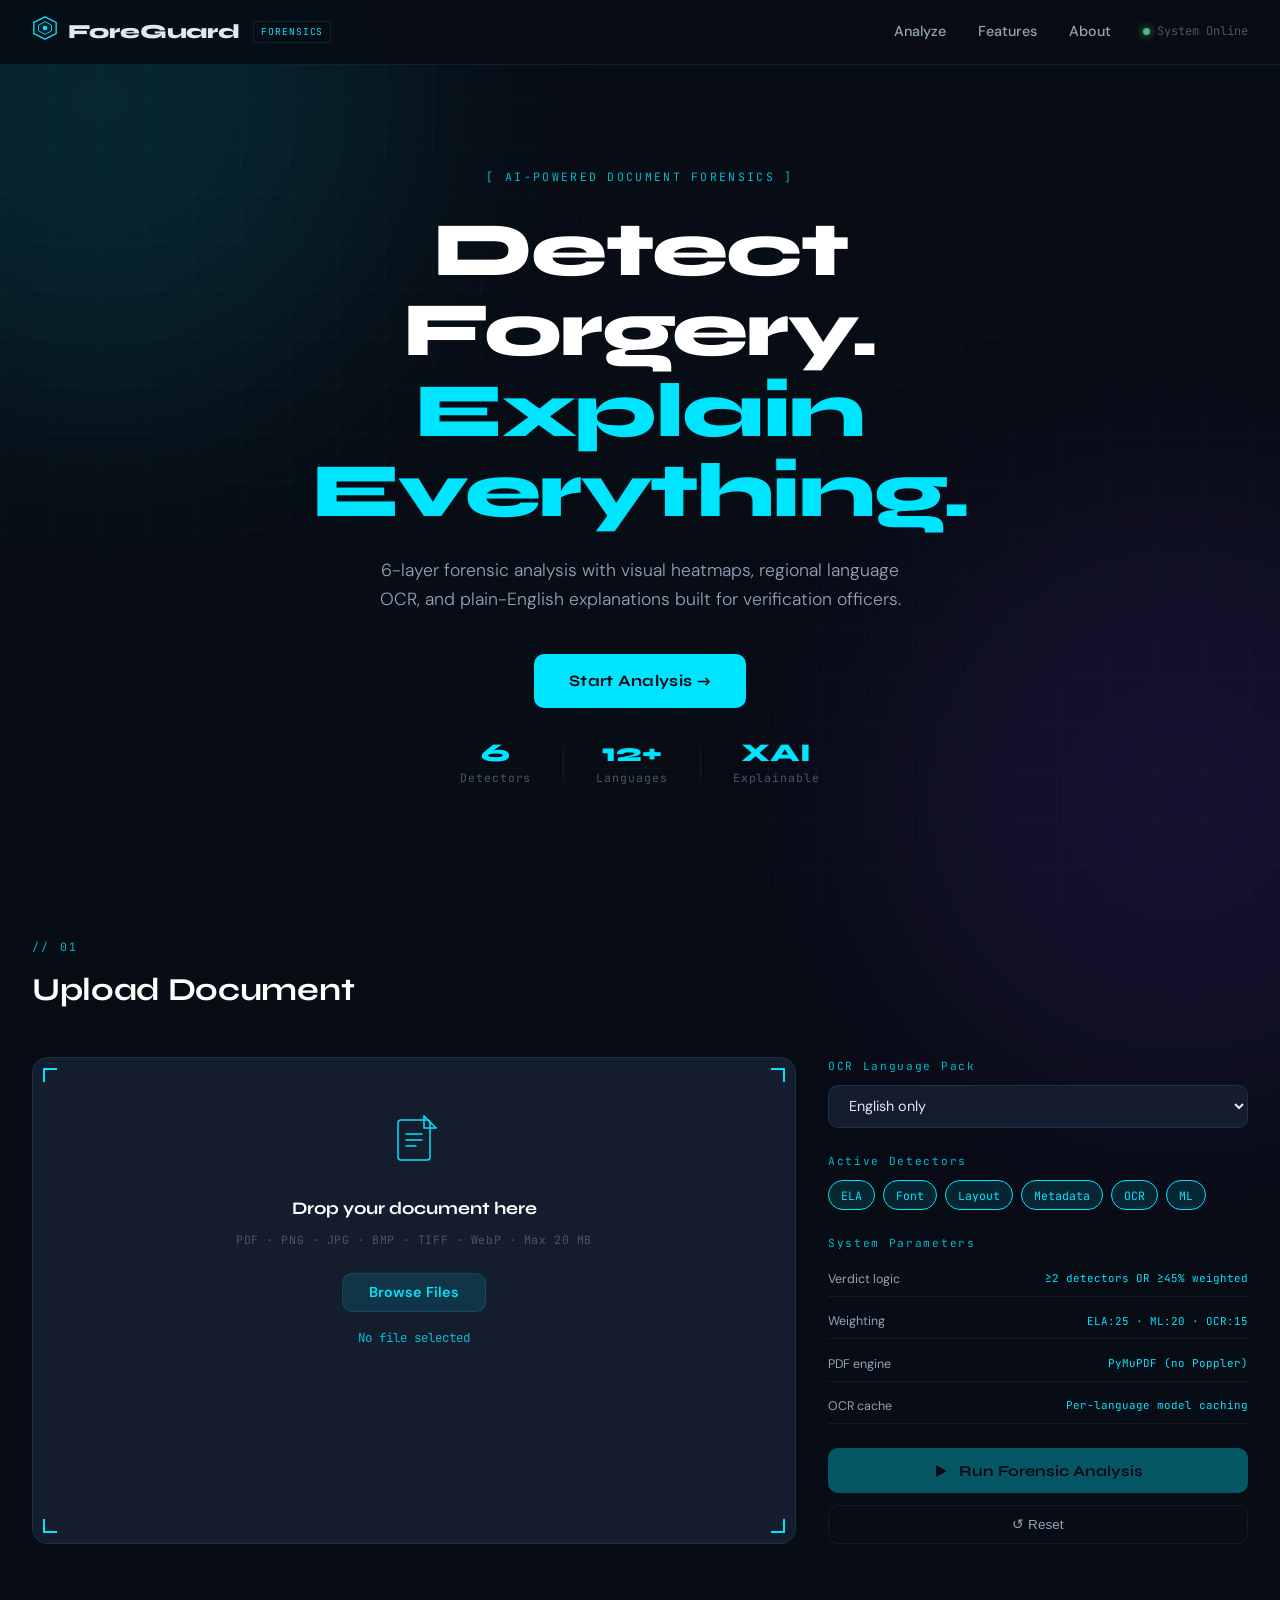
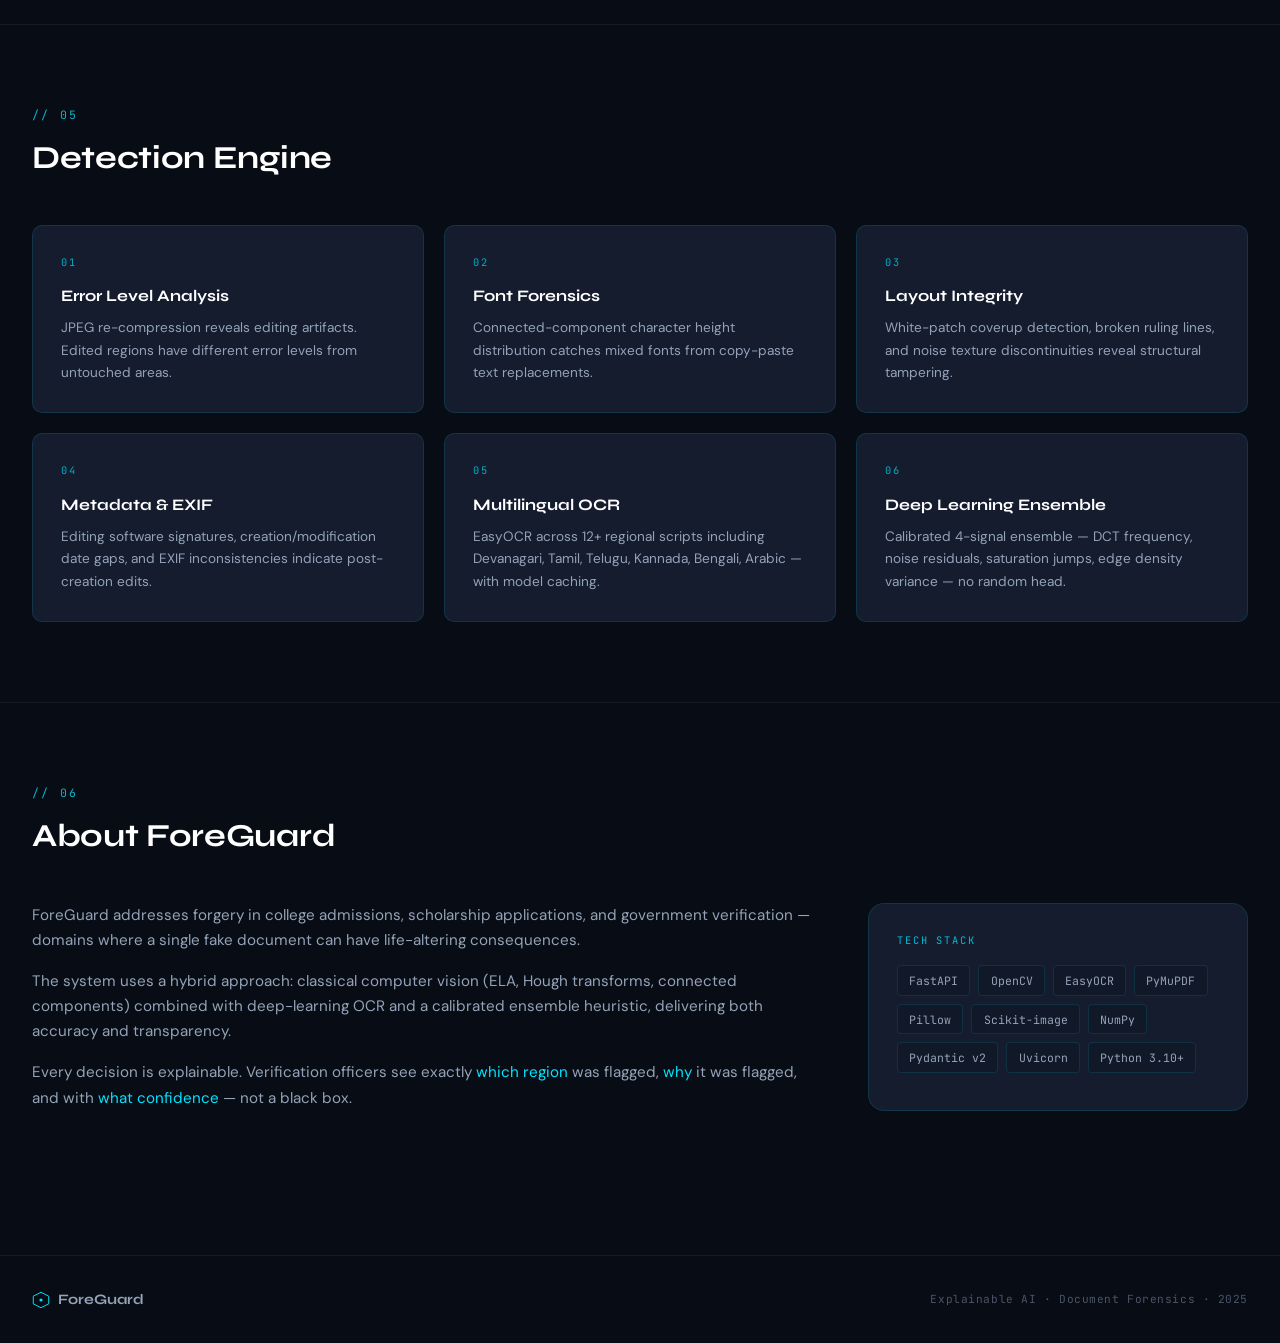
==== commit 79b95ac5: "Add files via upload" ====
--- a/frontend/index.html
+++ b/frontend/index.html
@@ -46,13 +46,13 @@
       <span class="hero-accent">Explain Everything.</span>
     </h1>
     <p class="hero-sub">
-      5-layer forensic analysis with visual heatmaps, regional language OCR,
+      6-layer forensic analysis with visual heatmaps, regional language OCR,
       and plain-English explanations built for verification officers.
     </p>
     <div class="hero-cta">
       <a href="#upload-section" class="btn-hero">Start Analysis →</a>
       <div class="hero-stats">
-        <div class="hstat"><span class="hstat-n">5</span><span class="hstat-l">Detectors</span></div>
+        <div class="hstat"><span class="hstat-n">6</span><span class="hstat-l">Detectors</span></div>
         <div class="hstat-sep"></div>
         <div class="hstat"><span class="hstat-n">12+</span><span class="hstat-l">Languages</span></div>
         <div class="hstat-sep"></div>
@@ -108,11 +108,12 @@
       <div class="config-group">
         <label class="config-label mono">Active Detectors</label>
         <div class="det-pills">
-          <span class="dpill">ELA</span>
-          <span class="dpill">Font</span>
-          <span class="dpill">Layout</span>
-          <span class="dpill">Metadata</span>
-          <span class="dpill">OCR</span>
+          <span class="dpill active">ELA</span>
+          <span class="dpill active">Font</span>
+          <span class="dpill active">Layout</span>
+          <span class="dpill active">Metadata</span>
+          <span class="dpill active">OCR</span>
+          <span class="dpill active">ML</span>
         </div>
       </div>
 
@@ -120,8 +121,9 @@
         <label class="config-label mono">System Parameters</label>
         <div class="param-list">
           <div class="param-row"><span>Verdict logic</span><span class="mono cyan">≥2 detectors OR ≥45% weighted</span></div>
-          <div class="param-row"><span>Weighting</span><span class="mono cyan">ELA:30 · Font:20 · OCR:20</span></div>
+          <div class="param-row"><span>Weighting</span><span class="mono cyan">ELA:25 · ML:20 · OCR:15</span></div>
           <div class="param-row"><span>PDF engine</span><span class="mono cyan">PyMuPDF (no Poppler)</span></div>
+          <div class="param-row"><span>OCR cache</span><span class="mono cyan">Per-language model caching</span></div>
         </div>
       </div>
 
@@ -160,6 +162,7 @@
       <div class="ld-step" id="lstep3"><span class="step-icon">◻</span>Layout Anomaly</div>
       <div class="ld-step" id="lstep4"><span class="step-icon">◻</span>Metadata / EXIF</div>
       <div class="ld-step" id="lstep5"><span class="step-icon">◻</span>OCR Text Analysis</div>
+      <div class="ld-step" id="lstep6"><span class="step-icon">◻</span>Deep Learning Model</div>
     </div>
   </div>
 </div>
@@ -173,6 +176,7 @@
       <div class="vb-eyebrow mono">FORENSIC VERDICT</div>
       <div class="vb-main" id="verdictText">—</div>
       <div class="vb-detail" id="verdictDetail"></div>
+      <div class="tampering-tags" id="tamperingTags"></div>
     </div>
     <div class="vb-center">
       <div class="conf-ring-wrap">
@@ -192,6 +196,7 @@
     <div class="vb-right">
       <div class="risk-display" id="riskBadge">—</div>
       <div class="vb-meta mono" id="processingTime"></div>
+      <div class="vb-meta mono" id="docName"></div>
     </div>
   </div>
 
@@ -294,12 +299,12 @@
     <div class="feat-card">
       <div class="feat-idx mono">05</div>
       <h3>Multilingual OCR</h3>
-      <p>EasyOCR across 12+ regional scripts including Devanagari, Tamil, Telugu, Kannada, Bengali, Arabic.</p>
+      <p>EasyOCR across 12+ regional scripts including Devanagari, Tamil, Telugu, Kannada, Bengali, Arabic — with model caching.</p>
     </div>
     <div class="feat-card">
       <div class="feat-idx mono">06</div>
-      <h3>Explainable AI</h3>
-      <p>Every detection includes plain-English reasoning, severity scores, bounding boxes, and weighted confidence.</p>
+      <h3>Deep Learning Ensemble</h3>
+      <p>Calibrated 4-signal ensemble — DCT frequency, noise residuals, saturation jumps, edge density variance — no random head.</p>
     </div>
   </div>
 </section>
@@ -313,7 +318,7 @@
   <div class="about-grid">
     <div class="about-body">
       <p>ForeGuard addresses forgery in college admissions, scholarship applications, and government verification — domains where a single fake document can have life-altering consequences.</p>
-      <p>The system uses a hybrid approach: classical computer vision (ELA, Hough transforms, connected components) combined with deep-learning OCR, delivering both accuracy and transparency.</p>
+      <p>The system uses a hybrid approach: classical computer vision (ELA, Hough transforms, connected components) combined with deep-learning OCR and a calibrated ensemble heuristic, delivering both accuracy and transparency.</p>
       <p>Every decision is explainable. Verification officers see exactly <em>which region</em> was flagged, <em>why</em> it was flagged, and with <em>what confidence</em> — not a black box.</p>
     </div>
     <div class="stack-box">
@@ -348,7 +353,7 @@
   </div>
 </footer>
 
-<!-- Modal -->
+<!-- Report Modal -->
 <div id="reportModal" class="modal" style="display:none">
   <div class="modal-box">
     <div class="modal-hdr">
@@ -360,7 +365,6 @@
 </div>
 
 <div id="toastContainer"></div>
-
 <script src="js/app.js"></script>
 </body>
 </html>
--- a/frontend/css/styles.css
+++ b/frontend/css/styles.css
@@ -1,5 +1,5 @@
 /* ═══════════════════════════════════════════════════════════
-   ForeGuard — Professional Dark Forensic UI
+   ForeGuard v2 — Forensic Dark UI
    Fonts: Syne (display) · DM Sans (body) · JetBrains Mono
 ═══════════════════════════════════════════════════════════ */
 
@@ -14,7 +14,7 @@
   --border:     rgba(0,229,255,0.12);
   --border-2:   rgba(255,255,255,0.06);
   --cyan:       #00e5ff;
-  --cyan-dim:   rgba(0,229,255,0.15);
+  --cyan-dim:   rgba(0,229,255,0.12);
   --cyan-glow:  rgba(0,229,255,0.06);
   --red:        #f56565;
   --orange:     #ed8936;
@@ -59,7 +59,6 @@
 .glow-1 { background: #00e5ff; top: -200px; left: -200px; }
 .glow-2 { background: #7c3aed; bottom: -200px; right: -200px; }
 
-/* All sections sit above bg */
 nav, section, .hero, footer, .loading-overlay, .modal,
 .verdict-banner, #resultsSection, #toastContainer {
   position: relative; z-index: 1;
@@ -68,7 +67,7 @@
 /* ── Navbar ── */
 .navbar {
   position: sticky; top: 0; z-index: 100;
-  background: rgba(8,12,20,.85);
+  background: rgba(8,12,20,.88);
   backdrop-filter: blur(20px);
   border-bottom: 1px solid var(--border);
 }
@@ -78,7 +77,6 @@
   display: flex; align-items: center; justify-content: space-between;
 }
 .logo { display: flex; align-items: center; gap: .6rem; text-decoration: none; }
-.logo-mark { display: flex; align-items: center; }
 .logo-name { font-family: 'Syne', sans-serif; font-size: 1.25rem; font-weight: 800;
   color: var(--text); letter-spacing: -.01em; }
 .logo-tag { font-family: 'JetBrains Mono', monospace; font-size: .6rem;
@@ -102,8 +100,7 @@
 }
 .hero-inner { max-width: 760px; margin: 0 auto; }
 .hero-eyebrow { font-family: 'JetBrains Mono', monospace; font-size: .72rem;
-  color: var(--cyan); letter-spacing: .2em; margin-bottom: 1.5rem;
-  opacity: .8; }
+  color: var(--cyan); letter-spacing: .2em; margin-bottom: 1.5rem; opacity: .8; }
 .hero-title { font-family: 'Syne', sans-serif; font-size: clamp(2.8rem,6vw,5rem);
   font-weight: 800; line-height: 1.05; color: #fff; margin-bottom: 1.5rem;
   letter-spacing: -.02em; }
@@ -139,19 +136,16 @@
 /* ── Upload grid ── */
 .upload-grid { display: grid; grid-template-columns: 1fr 420px; gap: 2rem; }
 
-/* Drop zone */
 .drop-zone {
   position: relative; border: 1px solid var(--border);
   border-radius: var(--radius-lg); padding: 3.5rem 2rem;
   text-align: center; background: var(--surface);
-  transition: all .25s; cursor: pointer;
-  overflow: hidden;
+  transition: all .25s; cursor: pointer; overflow: hidden;
 }
 .drop-zone:hover, .drop-zone.drag-over {
   border-color: var(--cyan); background: var(--surface-2);
   box-shadow: 0 0 40px var(--cyan-glow);
 }
-/* scanline shimmer */
 .drop-zone::after {
   content: ''; position: absolute; inset: 0;
   background: repeating-linear-gradient(
@@ -176,7 +170,6 @@
   font-family: 'JetBrains Mono', monospace; color: var(--cyan); opacity: .8;
   min-height: 1.2em; }
 
-/* Corner accents */
 .corner-acc { position: absolute; width: 14px; height: 14px; }
 .corner-acc.tl { top: 10px; left: 10px;
   border-top: 2px solid var(--cyan); border-left: 2px solid var(--cyan); }
@@ -187,11 +180,9 @@
 .corner-acc.br { bottom: 10px; right: 10px;
   border-bottom: 2px solid var(--cyan); border-right: 2px solid var(--cyan); }
 
-/* Config panel */
 .config-panel { display: flex; flex-direction: column; gap: 1.5rem; }
 .config-group { display: flex; flex-direction: column; gap: .6rem; }
-.config-label { font-size: .7rem; color: var(--cyan); letter-spacing: .15em;
-  opacity: .8; }
+.config-label { font-size: .7rem; color: var(--cyan); letter-spacing: .15em; opacity: .8; }
 .fg-select {
   width: 100%; padding: .65rem 1rem;
   background: var(--surface); color: var(--text);
@@ -203,9 +194,12 @@
 .fg-select option { background: var(--bg-2); }
 
 .det-pills { display: flex; flex-wrap: wrap; gap: .5rem; }
-.dpill { padding: .3rem .75rem; border: 1px solid var(--cyan);
+.dpill { padding: .3rem .75rem; border: 1px solid rgba(0,229,255,0.3);
   border-radius: 20px; font-size: .72rem; font-family: 'JetBrains Mono', monospace;
-  color: var(--cyan); background: var(--cyan-dim); }
+  color: var(--text-3); background: transparent;
+  transition: all .2s; }
+.dpill.active { color: var(--cyan); background: var(--cyan-dim);
+  border-color: var(--cyan); }
 
 .param-list { display: flex; flex-direction: column; gap: .5rem; }
 .param-row { display: flex; justify-content: space-between; align-items: center;
@@ -233,14 +227,14 @@
 /* ── Loading ── */
 .loading-overlay {
   position: fixed; inset: 0; z-index: 9999;
-  background: rgba(8,12,20,.92); backdrop-filter: blur(12px);
+  background: rgba(8,12,20,.94); backdrop-filter: blur(12px);
   display: flex; align-items: center; justify-content: center;
 }
 .loading-panel {
   position: relative; background: var(--surface);
   border: 1px solid var(--border); border-radius: var(--radius-lg);
   padding: 3rem 3.5rem; text-align: center; overflow: hidden;
-  min-width: 340px;
+  min-width: 360px;
 }
 .scan-beam {
   position: absolute; top: 0; left: -100%; width: 60%; height: 100%;
@@ -285,6 +279,12 @@
 .vb-main { font-family: 'Syne', sans-serif; font-size: 1.6rem; font-weight: 800;
   color: #fff; line-height: 1.1; margin-bottom: .4rem; }
 .vb-detail { font-size: .9rem; color: var(--text-2); max-width: 420px; }
+.tampering-tags { display: flex; flex-wrap: wrap; gap: .4rem; margin-top: .75rem; }
+.tamp-tag { font-size: .65rem; font-family: 'JetBrains Mono', monospace;
+  padding: .2rem .55rem; border-radius: 4px;
+  background: rgba(245,101,101,.12); color: var(--red);
+  border: 1px solid rgba(245,101,101,.3); }
+
 .conf-ring-wrap { position: relative; width: 130px; height: 130px; }
 .conf-svg { display: block; }
 .conf-inner { position: absolute; top: 50%; left: 50%; transform: translate(-50%,-50%);
@@ -301,7 +301,7 @@
 .risk-MEDIUM { color: var(--orange); border-color: var(--orange); background: rgba(237,137,54,.1); }
 .risk-HIGH   { color: var(--red);    border-color: var(--red);    background: rgba(245,101,101,.1); }
 .vb-meta { font-size: .72rem; font-family: 'JetBrains Mono', monospace;
-  color: var(--text-3); margin-top: .5rem; }
+  color: var(--text-3); margin-top: .4rem; }
 
 /* ── Visual panels ── */
 .vis-grid { display: grid; grid-template-columns: repeat(3,1fr); gap: 1.5rem; }
@@ -313,8 +313,8 @@
   display: flex; align-items: center; justify-content: center;
   position: relative;
 }
-.vis-frame img { width: 100%; height: 100%; object-fit: contain; display: block; }
-.vis-frame img[src=""] { display: none; }
+.vis-frame img { width: 100%; height: 100%; object-fit: contain; display: none; }
+.vis-frame img.loaded { display: block; }
 .vis-empty { font-size: .75rem; color: var(--text-3);
   font-family: 'JetBrains Mono', monospace; padding: 2rem; text-align: center; }
 .vis-legend { display: flex; gap: 1rem; flex-wrap: wrap; }
@@ -322,7 +322,7 @@
   font-size: .72rem; color: var(--text-2); }
 .vleg-dot { width: 9px; height: 9px; border-radius: 2px; }
 
-/* ── Detector grid ── */
+/* ── Detector cards ── */
 .det-results-grid { display: grid; grid-template-columns: repeat(auto-fill,minmax(340px,1fr)); gap: 1.25rem; }
 .det-card {
   background: var(--surface); border: 1px solid var(--border);
@@ -335,8 +335,8 @@
   content: ''; position: absolute; left: 0; top: 0; bottom: 0;
   width: 3px; border-radius: 3px 0 0 3px;
 }
-.det-card.det-ok::before   { background: var(--green); }
-.det-card.det-bad::before  { background: var(--red); }
+.det-card.det-ok::before  { background: var(--green); }
+.det-card.det-bad::before { background: var(--red); }
 .det-card-top { display: flex; justify-content: space-between; align-items: flex-start; margin-bottom: .75rem; }
 .det-card-name { font-family: 'Syne', sans-serif; font-size: .95rem; font-weight: 700;
   color: #fff; flex: 1; }
@@ -381,7 +381,7 @@
 .btn-report:hover { background: #fff; }
 .btn-report-ghost { background: transparent; color: var(--cyan);
   border: 1px solid var(--border); }
-.btn-report-ghost:hover { background: var(--cyan-dim); color: var(--cyan); }
+.btn-report-ghost:hover { background: var(--cyan-dim); }
 .region-count { color: var(--text-3); font-size: .65rem; }
 .regions-scroll { max-height: 360px; overflow-y: auto; display: flex;
   flex-direction: column; gap: .5rem; padding-right: .25rem; }
@@ -440,7 +440,7 @@
 .footer-copy { font-size: .7rem; color: var(--text-3); letter-spacing: .05em; }
 
 /* ── Modal ── */
-.modal { position: fixed; inset: 0; background: rgba(0,0,0,.7);
+.modal { position: fixed; inset: 0; background: rgba(0,0,0,.75);
   backdrop-filter: blur(8px); z-index: 10000;
   display: flex; align-items: flex-start; justify-content: center;
   padding: 4rem 2rem; overflow-y: auto; }
@@ -449,11 +449,13 @@
   animation: fadeUp .25s ease; }
 .modal-hdr { padding: 1.25rem 1.75rem; border-bottom: 1px solid var(--border-2);
   display: flex; justify-content: space-between; align-items: center;
-  position: sticky; top: 0; background: var(--surface); border-radius: var(--radius-lg) var(--radius-lg) 0 0; }
+  position: sticky; top: 0; background: var(--surface);
+  border-radius: var(--radius-lg) var(--radius-lg) 0 0; }
 .modal-close { background: none; border: none; color: var(--text-2);
   font-size: 1.2rem; cursor: pointer; transition: color .2s; padding: .25rem; }
 .modal-close:hover { color: var(--red); }
-.modal-body { padding: 1.75rem; max-height: 75vh; overflow-y: auto; font-size: .88rem; color: var(--text-2); }
+.modal-body { padding: 1.75rem; max-height: 75vh; overflow-y: auto;
+  font-size: .88rem; color: var(--text-2); }
 
 /* ── Toasts ── */
 #toastContainer { position: fixed; bottom: 1.5rem; right: 1.5rem; z-index: 99999;
@@ -463,6 +465,7 @@
   max-width: 360px; display: flex; align-items: center; gap: .5rem; }
 .toast-error { background: #7f1d1d; border: 1px solid var(--red); }
 .toast-info  { background: #0c4a6e; border: 1px solid #0ea5e9; }
+.toast-success { background: #14532d; border: 1px solid var(--green); }
 
 /* ── Animations ── */
 @keyframes fadeUp {
@@ -485,10 +488,10 @@
   .bottom-grid { grid-template-columns: 1fr; }
 }
 @media (max-width: 640px) {
-  .vis-grid  { grid-template-columns: 1fr; }
+  .vis-grid   { grid-template-columns: 1fr; }
   .feats-grid { grid-template-columns: 1fr; }
-  .nav-links { gap: 1rem; }
-  .logo-tag  { display: none; }
+  .nav-links  { gap: 1rem; }
+  .logo-tag   { display: none; }
   .hero-title { font-size: 2.2rem; }
   .hero-stats { flex-direction: column; gap: .75rem; }
   .verdict-banner { flex-direction: column; }
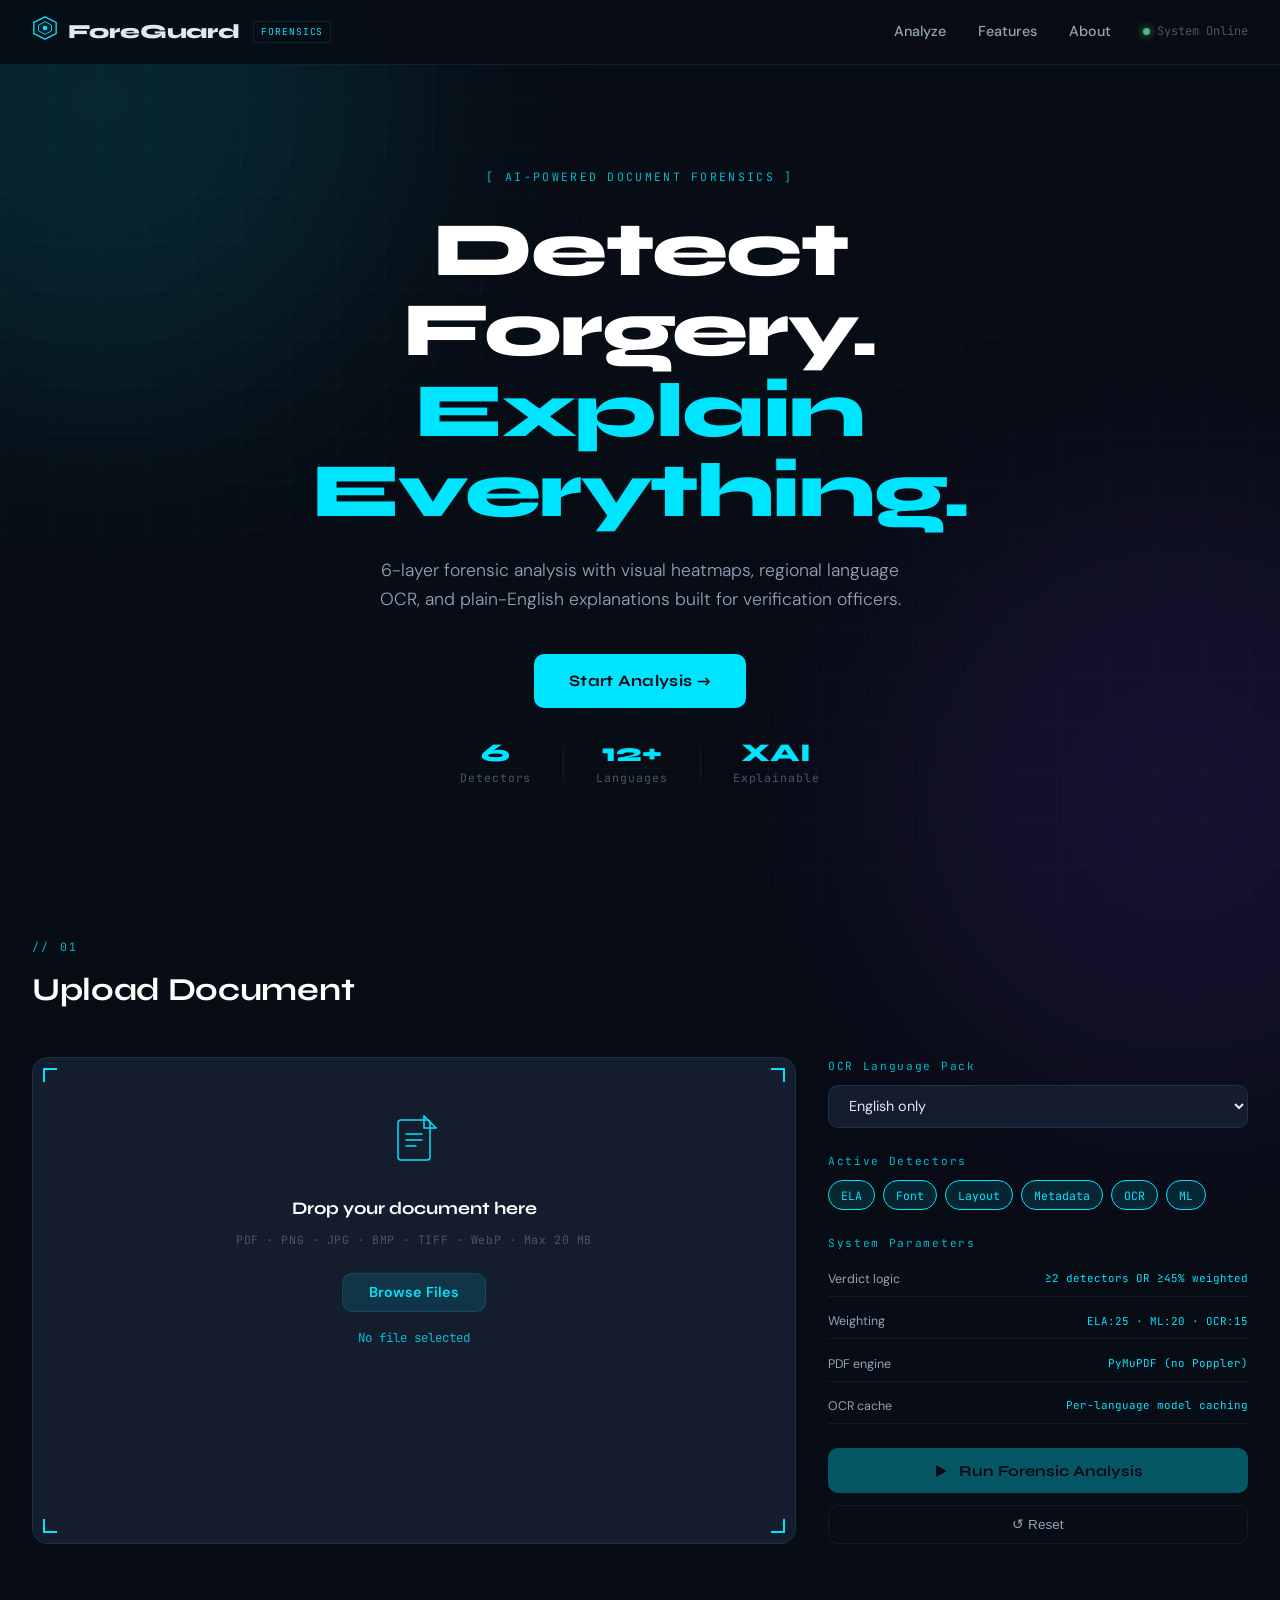
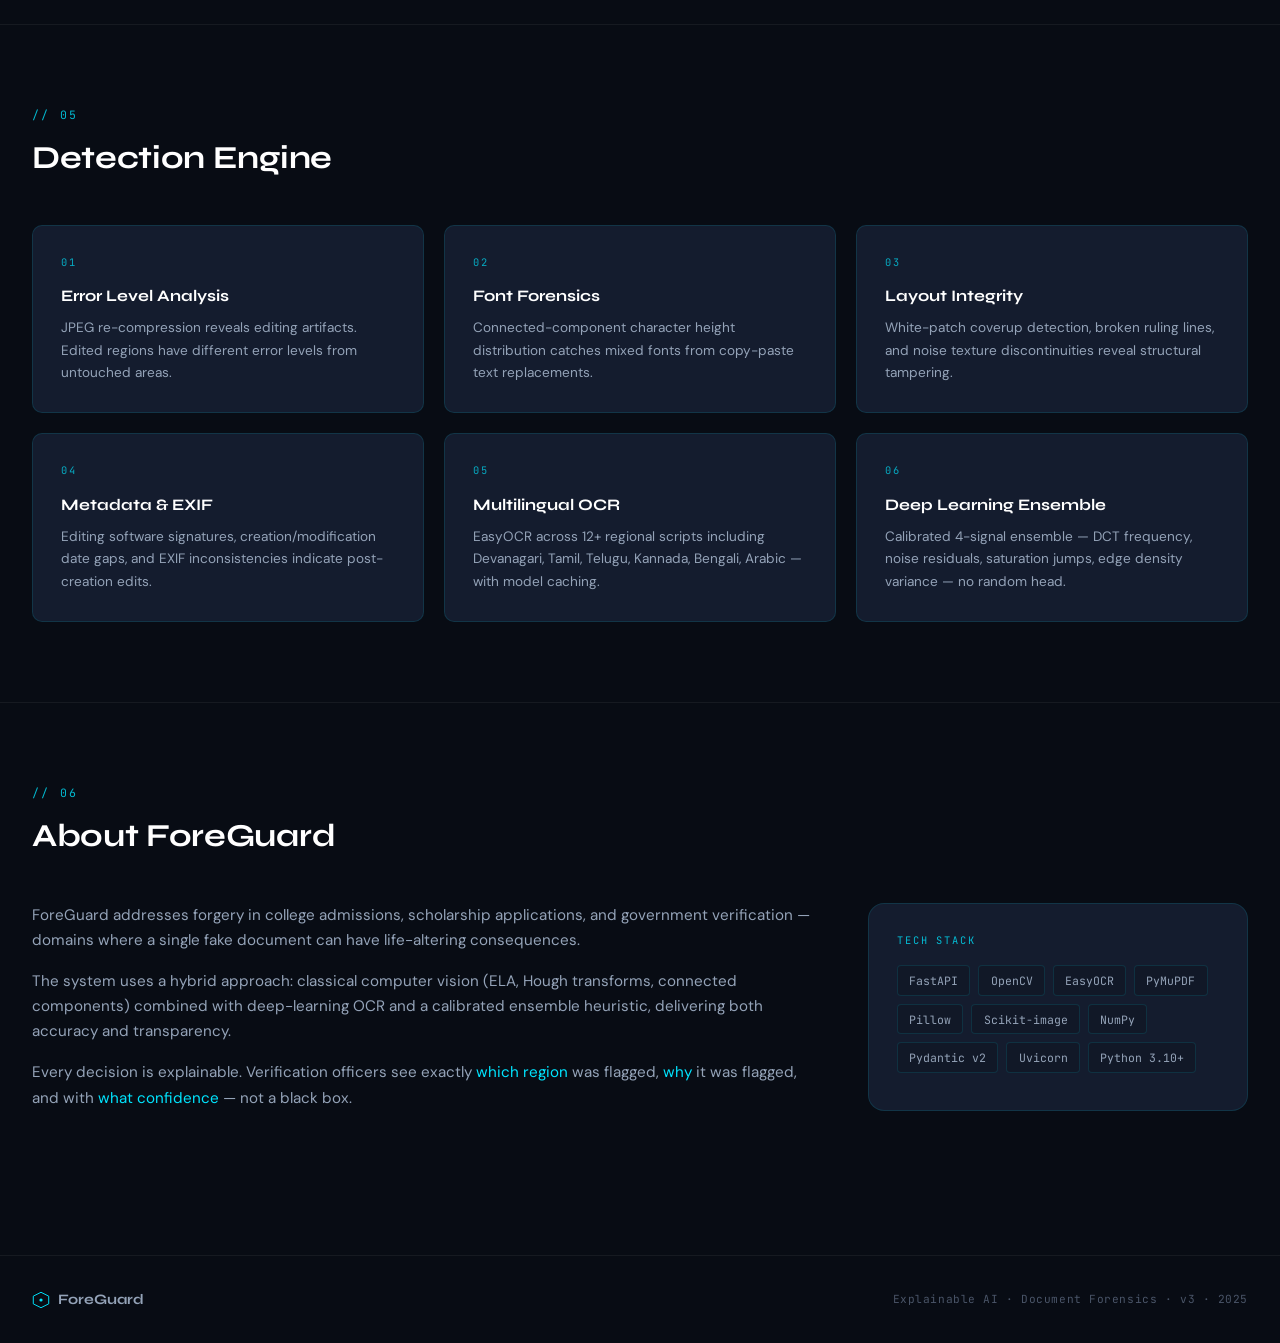
==== commit 8dfef5ba: "Add files via upload" ====
--- a/frontend/index.html
+++ b/frontend/index.html
@@ -3,7 +3,7 @@
 <head>
   <meta charset="UTF-8">
   <meta name="viewport" content="width=device-width, initial-scale=1.0">
-  <title>ForeGuard — AI Document Forensics</title>
+  <title>ForeGuard v3 — AI Document Forensics</title>
   <link rel="preconnect" href="https://fonts.googleapis.com">
   <link href="https://fonts.googleapis.com/css2?family=Syne:wght@400;600;700;800&family=JetBrains+Mono:wght@300;400;500&family=DM+Sans:ital,wght@0,300;0,400;0,500;1,300&display=swap" rel="stylesheet">
   <link rel="stylesheet" href="css/styles.css">
@@ -206,6 +206,9 @@
       <span class="sec-tag mono">// 02</span>
       <h2 class="sec-title">Visual Analysis</h2>
     </div>
+    <!-- Multi-page strip (hidden for single images) -->
+    <div id="pageStrip" class="page-strip" style="display:none"></div>
+
     <div class="vis-grid">
       <div class="vis-panel">
         <div class="vis-label mono">ORIGINAL DOCUMENT</div>
@@ -349,7 +352,7 @@
       </svg>
       <span>ForeGuard</span>
     </div>
-    <div class="mono footer-copy">Explainable AI · Document Forensics · 2025</div>
+    <div class="mono footer-copy">Explainable AI · Document Forensics · v3 · 2025</div>
   </div>
 </footer>
 
--- a/frontend/css/styles.css
+++ b/frontend/css/styles.css
@@ -495,4 +495,40 @@
   .hero-title { font-size: 2.2rem; }
   .hero-stats { flex-direction: column; gap: .75rem; }
   .verdict-banner { flex-direction: column; }
-}+}
+
+/* ── Multi-page strip ────────────────────────────────────────────────────── */
+.page-strip {
+  margin-bottom: 2rem;
+  background: var(--surface);
+  border: 1px solid var(--border);
+  border-radius: var(--radius-lg);
+  padding: 1.25rem 1.5rem;
+}
+.page-strip-title {
+  font-size: .65rem; color: var(--cyan); letter-spacing: .18em;
+  margin-bottom: 1rem; opacity: .8;
+}
+.page-strip-row {
+  display: flex; gap: .75rem; flex-wrap: wrap;
+}
+.page-card {
+  width: 110px; border-radius: var(--radius);
+  border: 1px solid var(--border); background: var(--bg-3);
+  padding: .5rem; cursor: pointer; transition: all .2s;
+  display: flex; flex-direction: column; align-items: center; gap: .3rem;
+}
+.page-card:hover   { border-color: var(--cyan); transform: translateY(-2px); }
+.page-card-active  { border-color: var(--cyan) !important; box-shadow: 0 0 12px var(--cyan-glow); }
+.page-card-bad     { border-color: rgba(245,101,101,.35); }
+.page-card-ok      { border-color: rgba(72,187,120,.25); }
+.page-card-thumb   { width: 90px; height: 64px; overflow: hidden;
+                      border-radius: 4px; background: var(--bg-2);
+                      display: flex; align-items: center; justify-content: center; }
+.page-card-thumb img { width: 100%; height: 100%; object-fit: cover; }
+.page-thumb-empty  { font-size: 1.5rem; color: var(--text-3); }
+.page-card-label   { font-size: .65rem; color: var(--text-3); letter-spacing: .08em; }
+.page-card-conf    { font-family: 'Syne', sans-serif; font-size: .85rem; font-weight: 700; }
+.conf-bad { color: var(--red); }
+.conf-ok  { color: var(--green); }
+.page-card-status  { font-size: .65rem; color: var(--text-3); text-align: center; }
